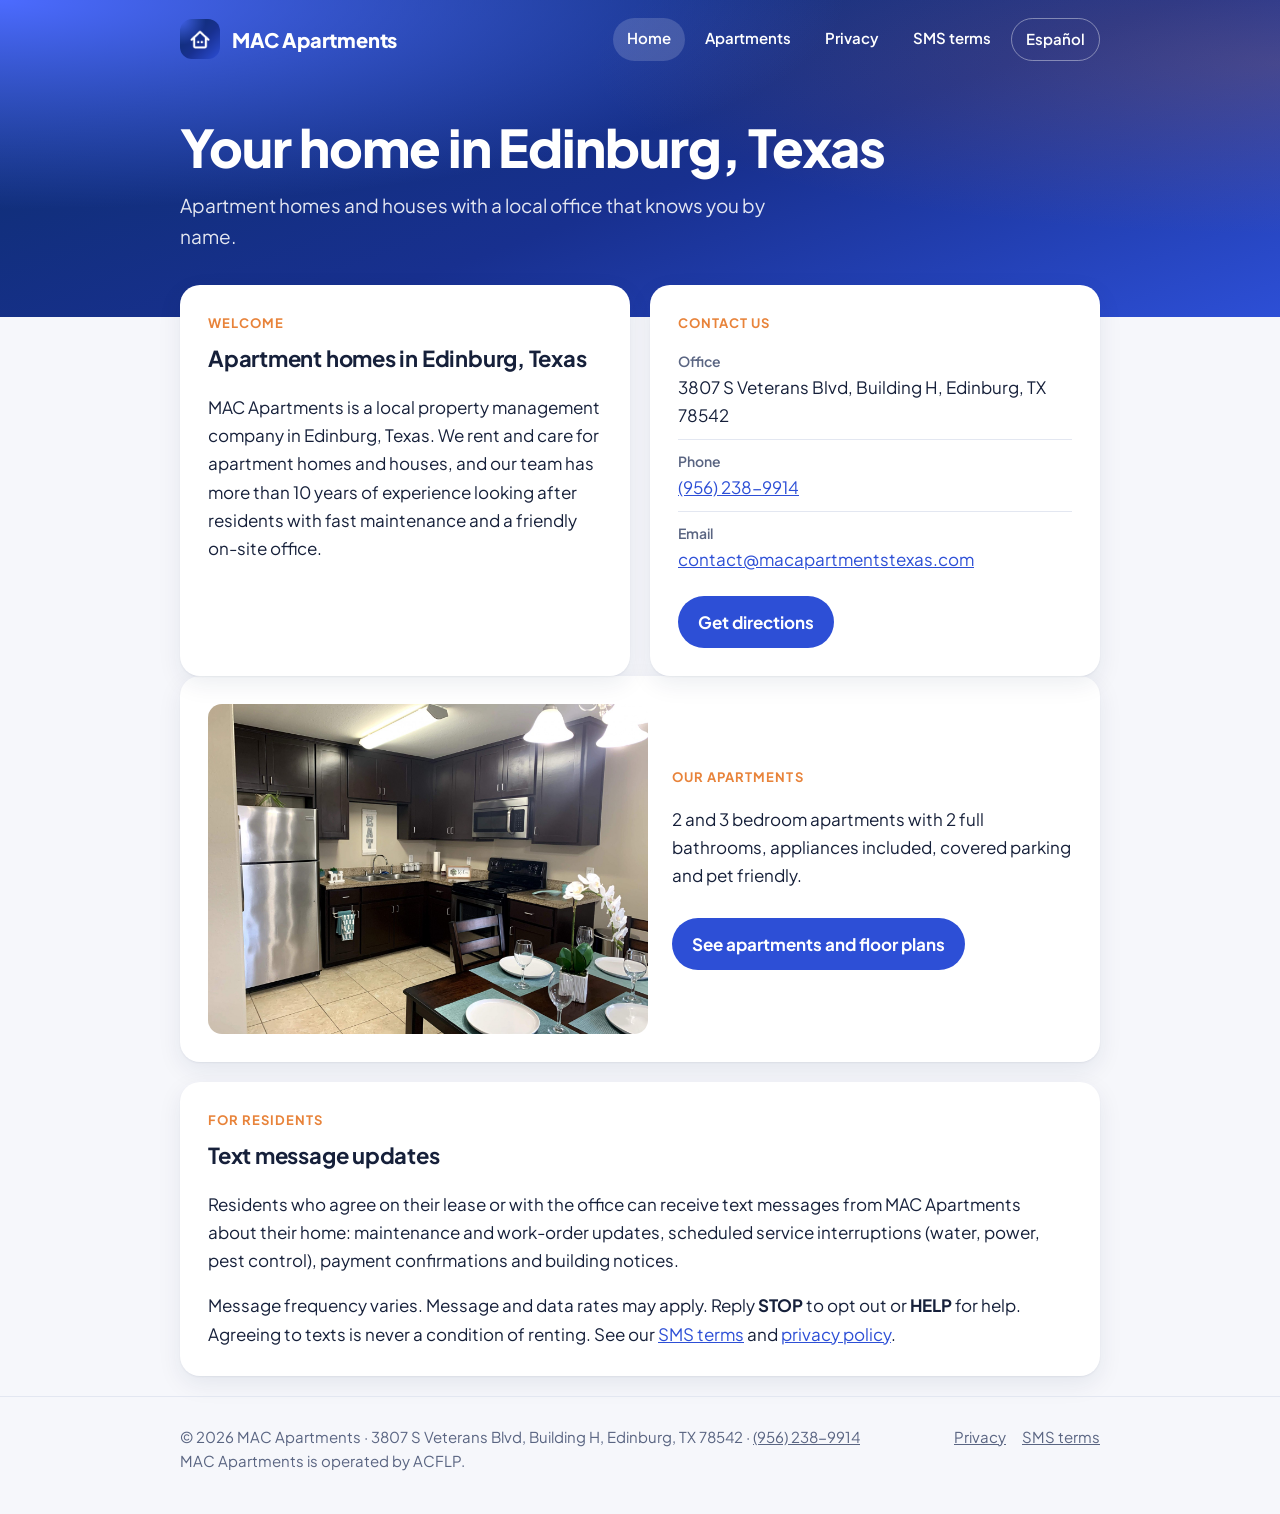
==== index.html @ 83b19792 "Public website: home, apartments, privacy policy and SMS terms (EN/ES) Co-Authored-By: Claude Opus 5" ====
<!doctype html>
<html lang="en">
<head>
<meta charset="utf-8">
<meta name="viewport" content="width=device-width, initial-scale=1">
<title>MAC Apartments · Edinburg, Texas</title>
<meta name="description" content="Apartment homes in Edinburg, Texas. Office, phone and resident information.">
<link rel="icon" href="assets/icon.png">
<link rel="apple-touch-icon" href="assets/apple-touch-icon.png">
<link rel="preconnect" href="https://fonts.googleapis.com">
<link rel="preconnect" href="https://fonts.gstatic.com" crossorigin>
<link href="https://fonts.googleapis.com/css2?family=Plus+Jakarta+Sans:wght@400;600;700;800&display=swap" rel="stylesheet">
<link rel="stylesheet" href="assets/site.css">
<link rel="alternate" hreflang="es" href="es/index.html">
</head>
<body>
<header class="top">
  <div class="wrap">
    <nav class="nav">
      <a class="brand" href="index.html"><img src="assets/icon.png" alt="" width="40" height="40">MAC Apartments</a>
      <div class="links">
        <a href="index.html" aria-current="page">Home</a>
        <a href="apartments.html">Apartments</a>
        <a href="privacy.html">Privacy</a>
        <a href="sms-terms.html">SMS terms</a>
        <a class="lang" href="es/index.html" hreflang="es">Español</a>
      </div>
    </nav>
    <div class="hero">
      <h1>Your home in Edinburg, Texas</h1>
      <p>Apartment homes and houses with a local office that knows you by name.</p>
    </div>
  </div>
</header>
<main class="wrap lift">
  <div class="grid">
    <section class="card">
      <p class="eyebrow">Welcome</p>
      <h2>Apartment homes in Edinburg, Texas</h2>
      <p>MAC Apartments is a local property management company in Edinburg, Texas. We rent and care for apartment homes and houses, and our team has more than 10 years of experience looking after residents with fast maintenance and a friendly on-site office.</p>
    </section>
    <section class="card">
      <p class="eyebrow">Contact us</p>
      <ul class="contact">
      <li><strong>Office</strong>3807 S Veterans Blvd, Building H, Edinburg, TX 78542</li>
      <li><strong>Phone</strong><a href="tel:+19562389914">(956) 238-9914</a></li>
      <li><strong>Email</strong><a href="mailto:contact@macapartmentstexas.com">contact@macapartmentstexas.com</a></li>
    </ul>
    <a class="btn" href="https://www.google.com/maps/search/?api=1&query=3807+S+Veterans+Blvd+Edinburg+TX+78542" target="_blank" rel="noopener">Get directions</a>
    </section>
  </div>
  <section class="card teaser">
    <img src="assets/kitchen.jpg" alt="Kitchen with granite counters and stainless appliances" width="1600" height="1200">
    <div>
      <p class="eyebrow">Our apartments</p>
      <p>2 and 3 bedroom apartments with 2 full bathrooms, appliances included, covered parking and pet friendly.</p>
      <a class="btn" href="apartments.html">See apartments and floor plans</a>
    </div>
  </section>
  <section class="card">
    <p class="eyebrow">For residents</p>
    <h2>Text message updates</h2>
    <p>Residents who agree on their lease or with the office can receive text messages from MAC Apartments about their home: maintenance and work-order updates, scheduled service interruptions (water, power, pest control), payment confirmations and building notices.</p>
    <p>Message frequency varies. Message and data rates may apply. Reply <strong>STOP</strong> to opt out or <strong>HELP</strong> for help. Agreeing to texts is never a condition of renting. See our <a href="sms-terms.html">SMS terms</a> and <a href="privacy.html">privacy policy</a>.</p>
  </section>
</main>
<footer>
  <div class="wrap">
    <span>© 2026 MAC Apartments · 3807 S Veterans Blvd, Building H, Edinburg, TX 78542 · <a href="tel:+19562389914">(956) 238-9914</a><br>MAC Apartments is operated by ACFLP.</span>
    <nav><a href="privacy.html">Privacy</a><a href="sms-terms.html">SMS terms</a></nav>
  </div>
</footer>
</body>
</html>
---- assets/site.css ----
:root {
  --navy: #0b2e6b;
  --blue: #2d4fd6;
  --accent: #e8833a;
  --bg: #f6f7fb;
  --surface: #ffffff;
  --text: #16203a;
  --muted: #5a6582;
  --line: #e3e7f1;
  --radius: 20px;
  --shadow: 0 1px 2px rgba(16, 32, 72, 0.06), 0 8px 24px rgba(16, 32, 72, 0.08);
  --hero: radial-gradient(120% 120% at 0% 0%, #4c6bff 0%, transparent 55%),
    radial-gradient(90% 90% at 100% 20%, #e8833a33 0%, transparent 60%),
    linear-gradient(160deg, #0b2e6b 0%, #18308f 55%, #2d4fd6 100%);
  color-scheme: light dark;
}

@media (prefers-color-scheme: dark) {
  :root {
    --blue: #7b93ff;
    --bg: #0d1220;
    --surface: #161d31;
    --text: #e8ecf7;
    --muted: #a3acc4;
    --line: #26304a;
    --shadow: 0 1px 2px rgba(0, 0, 0, 0.4), 0 8px 24px rgba(0, 0, 0, 0.3);
  }
}

* { box-sizing: border-box; }

html { -webkit-text-size-adjust: 100%; }

body {
  margin: 0;
  background: var(--bg);
  color: var(--text);
  font: 400 17px/1.65 "Plus Jakarta Sans", system-ui, -apple-system, "Segoe UI", Roboto, sans-serif;
}

a { color: var(--blue); }

.wrap { max-width: 960px; margin: 0 auto; padding: 0 20px; }

/* Header */
.top { background: var(--hero); color: #fff; }
.nav { display: flex; align-items: center; justify-content: space-between; gap: 16px; padding: 18px 0; flex-wrap: wrap; }
.brand { display: flex; align-items: center; gap: 12px; color: #fff; text-decoration: none; font-weight: 800; font-size: 20px; letter-spacing: -0.01em; }
.brand img { width: 40px; height: 40px; border-radius: 12px; }
.links { display: flex; gap: 6px; flex-wrap: wrap; }
.links a { color: #fff; text-decoration: none; font-weight: 600; font-size: 15px; padding: 8px 14px; border-radius: 999px; }
.links a:hover, .links a[aria-current="page"] { background: rgba(255, 255, 255, 0.16); }
.links a.lang { border: 1px solid rgba(255, 255, 255, 0.4); }

.hero { padding: 40px 0 64px; }
.hero h1 { font-size: clamp(32px, 6vw, 52px); line-height: 1.1; letter-spacing: -0.02em; margin: 0 0 14px; font-weight: 800; }
.hero p { font-size: 19px; max-width: 620px; margin: 0; color: rgba(255, 255, 255, 0.88); }
.hero.small { padding: 24px 0 48px; }
.hero.small h1 { font-size: clamp(28px, 5vw, 40px); }

/* Content */
main { padding: 0 0 56px; }
.lift { margin-top: -32px; }
.card { background: var(--surface); border-radius: var(--radius); box-shadow: var(--shadow); padding: 28px; margin-bottom: 20px; }
.grid { display: grid; gap: 20px; grid-template-columns: repeat(auto-fit, minmax(260px, 1fr)); }
.grid .card { margin: 0; }

h2 { font-size: 22px; letter-spacing: -0.01em; margin: 0 0 10px; }
h3 { font-size: 18px; margin: 24px 0 6px; }
.card > :last-child { margin-bottom: 0; }
.muted { color: var(--muted); }
.eyebrow { text-transform: uppercase; letter-spacing: 0.08em; font-size: 13px; font-weight: 700; color: var(--accent); margin: 0 0 6px; }

.contact { list-style: none; padding: 0; margin: 0; }
.contact li { padding: 10px 0; border-top: 1px solid var(--line); }
.contact li:first-child { border-top: 0; }
.contact strong { display: block; font-size: 14px; color: var(--muted); font-weight: 600; }

.btn { display: inline-block; background: var(--blue); color: #fff; text-decoration: none; font-weight: 700; padding: 12px 20px; border-radius: 999px; margin-top: 12px; }
@media (prefers-color-scheme: dark) { .btn { color: #0d1220; } }

.legal h2 { margin-top: 28px; }
.legal h2:first-child { margin-top: 0; }
.legal ul { padding-left: 22px; }
.legal li { margin: 4px 0; }
.note { background: color-mix(in srgb, var(--blue) 10%, transparent); border-left: 4px solid var(--blue); border-radius: 12px; padding: 14px 18px; margin: 16px 0; }

footer { border-top: 1px solid var(--line); padding: 28px 0 40px; color: var(--muted); font-size: 15px; }
footer .wrap { display: flex; justify-content: space-between; gap: 16px; flex-wrap: wrap; }
footer a { color: var(--muted); }
footer nav { display: flex; gap: 16px; flex-wrap: wrap; }

@media (max-width: 520px) {
  body { font-size: 16px; }
  .card { padding: 22px; }
  .wrap { padding: 0 16px; }
}

/* Apartments */
.section-title { margin: 32px 0 14px; font-size: 24px; }
.photo { margin: 20px 0 0; }
.photo img, .teaser img { display: block; width: 100%; height: auto; border-radius: 14px; }
.teaser { display: grid; gap: 24px; grid-template-columns: 1fr; align-items: center; }
.teaser img { aspect-ratio: 4 / 3; object-fit: cover; }
@media (min-width: 760px) { .teaser { grid-template-columns: 1.1fr 1fr; } }
.plan h3 { margin-top: 16px; }
.plan p { margin: 0; }
.plan-img { background: #fff; border-radius: 14px; padding: 12px; border: 1px solid var(--line); }
.plan-img img { display: block; width: 100%; height: 260px; object-fit: contain; }
.features { list-style: none; padding: 0; margin: 8px 0 0; display: grid; gap: 10px 20px; grid-template-columns: repeat(auto-fill, minmax(220px, 1fr)); }
.features li { padding-left: 28px; position: relative; }
.features li::before { content: "✓"; position: absolute; left: 0; top: 0; color: var(--blue); font-weight: 800; }
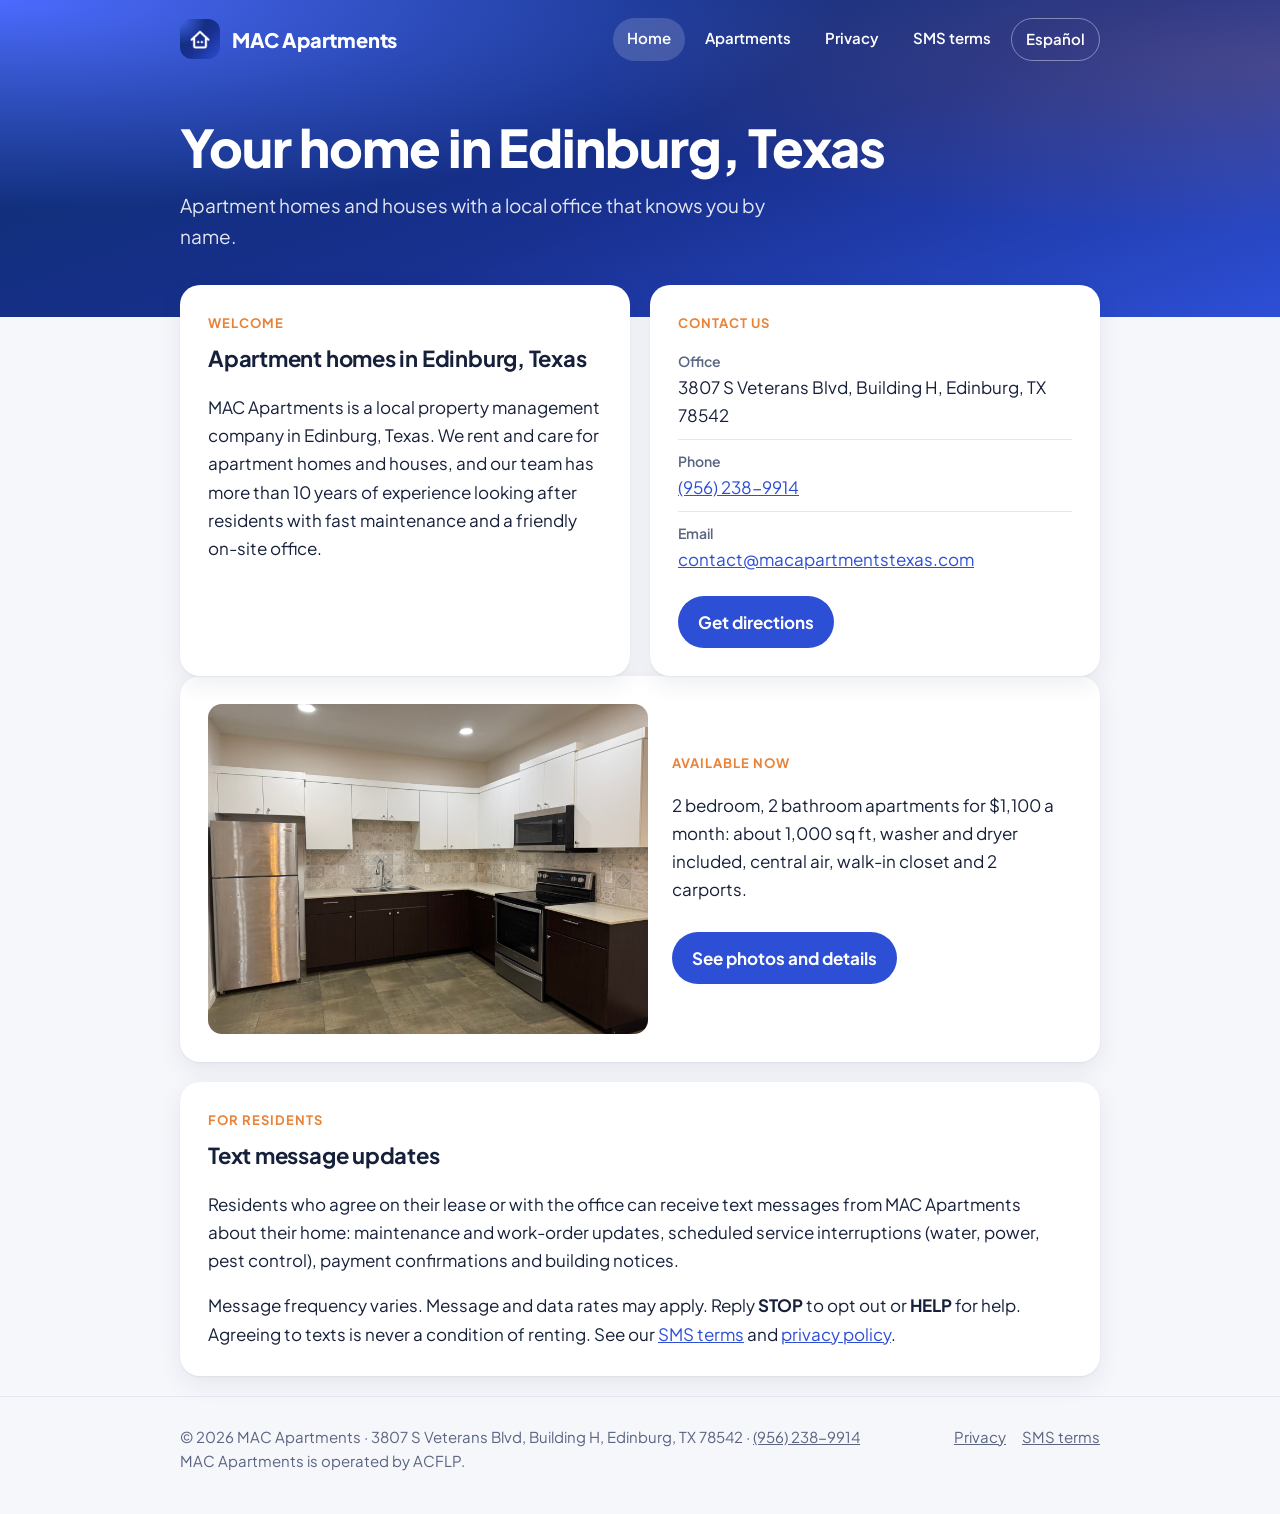
==== commit c4e4f25d: "Apartments: $1,100 2-bed listing, features, utilities and new photos Co-Authored-By: Claude Opus 5.5" ====
--- a/index.html
+++ b/index.html
@@ -50,11 +50,11 @@
     </section>
   </div>
   <section class="card teaser">
-    <img src="assets/kitchen.jpg" alt="Kitchen with granite counters and stainless appliances" width="1600" height="1200">
+    <img src="assets/photos/kitchen.jpg" alt="Kitchen with stainless steel appliances" width="1600" height="1200">
     <div>
-      <p class="eyebrow">Our apartments</p>
-      <p>2 and 3 bedroom apartments with 2 full bathrooms, appliances included, covered parking and pet friendly.</p>
-      <a class="btn" href="apartments.html">See apartments and floor plans</a>
+      <p class="eyebrow">Available now</p>
+      <p>2 bedroom, 2 bathroom apartments for $1,100 a month: about 1,000 sq ft, washer and dryer included, central air, walk-in closet and 2 carports.</p>
+      <a class="btn" href="apartments.html">See photos and details</a>
     </div>
   </section>
   <section class="card">
--- a/assets/site.css
+++ b/assets/site.css
@@ -110,3 +110,20 @@
 .features { list-style: none; padding: 0; margin: 8px 0 0; display: grid; gap: 10px 20px; grid-template-columns: repeat(auto-fill, minmax(220px, 1fr)); }
 .features li { padding-left: 28px; position: relative; }
 .features li::before { content: "✓"; position: absolute; left: 0; top: 0; color: var(--blue); font-weight: 800; }
+
+/* Listing */
+.listing { display: grid; gap: 24px; grid-template-columns: 1fr; align-items: center; }
+@media (min-width: 760px) { .listing { grid-template-columns: 1.2fr 1fr; } }
+.listing .cover { display: block; width: 100%; height: auto; aspect-ratio: 4 / 3; object-fit: cover; border-radius: 14px; }
+.listing h2 { margin-bottom: 2px; }
+.price { font-size: 18px; margin: 10px 0 14px; color: var(--muted); }
+.price strong { font-size: 34px; color: var(--text); letter-spacing: -0.02em; }
+.facts { display: grid; grid-template-columns: repeat(4, 1fr); gap: 8px; margin: 0 0 16px; }
+.fact { background: color-mix(in srgb, var(--blue) 8%, transparent); border-radius: 12px; padding: 10px 6px; text-align: center; }
+.fact strong { display: block; font-size: 20px; }
+.fact span { font-size: 13px; color: var(--muted); }
+.gallery { display: grid; gap: 10px; grid-template-columns: repeat(auto-fill, minmax(160px, 1fr)); margin: 12px 0 24px; }
+.gallery a { display: block; border-radius: 14px; overflow: hidden; box-shadow: var(--shadow); }
+.gallery img { display: block; width: 100%; aspect-ratio: 3 / 4; object-fit: cover; transition: transform 0.25s ease; }
+.gallery a:hover img { transform: scale(1.04); }
+@media (prefers-reduced-motion: reduce) { .gallery img { transition: none; } }
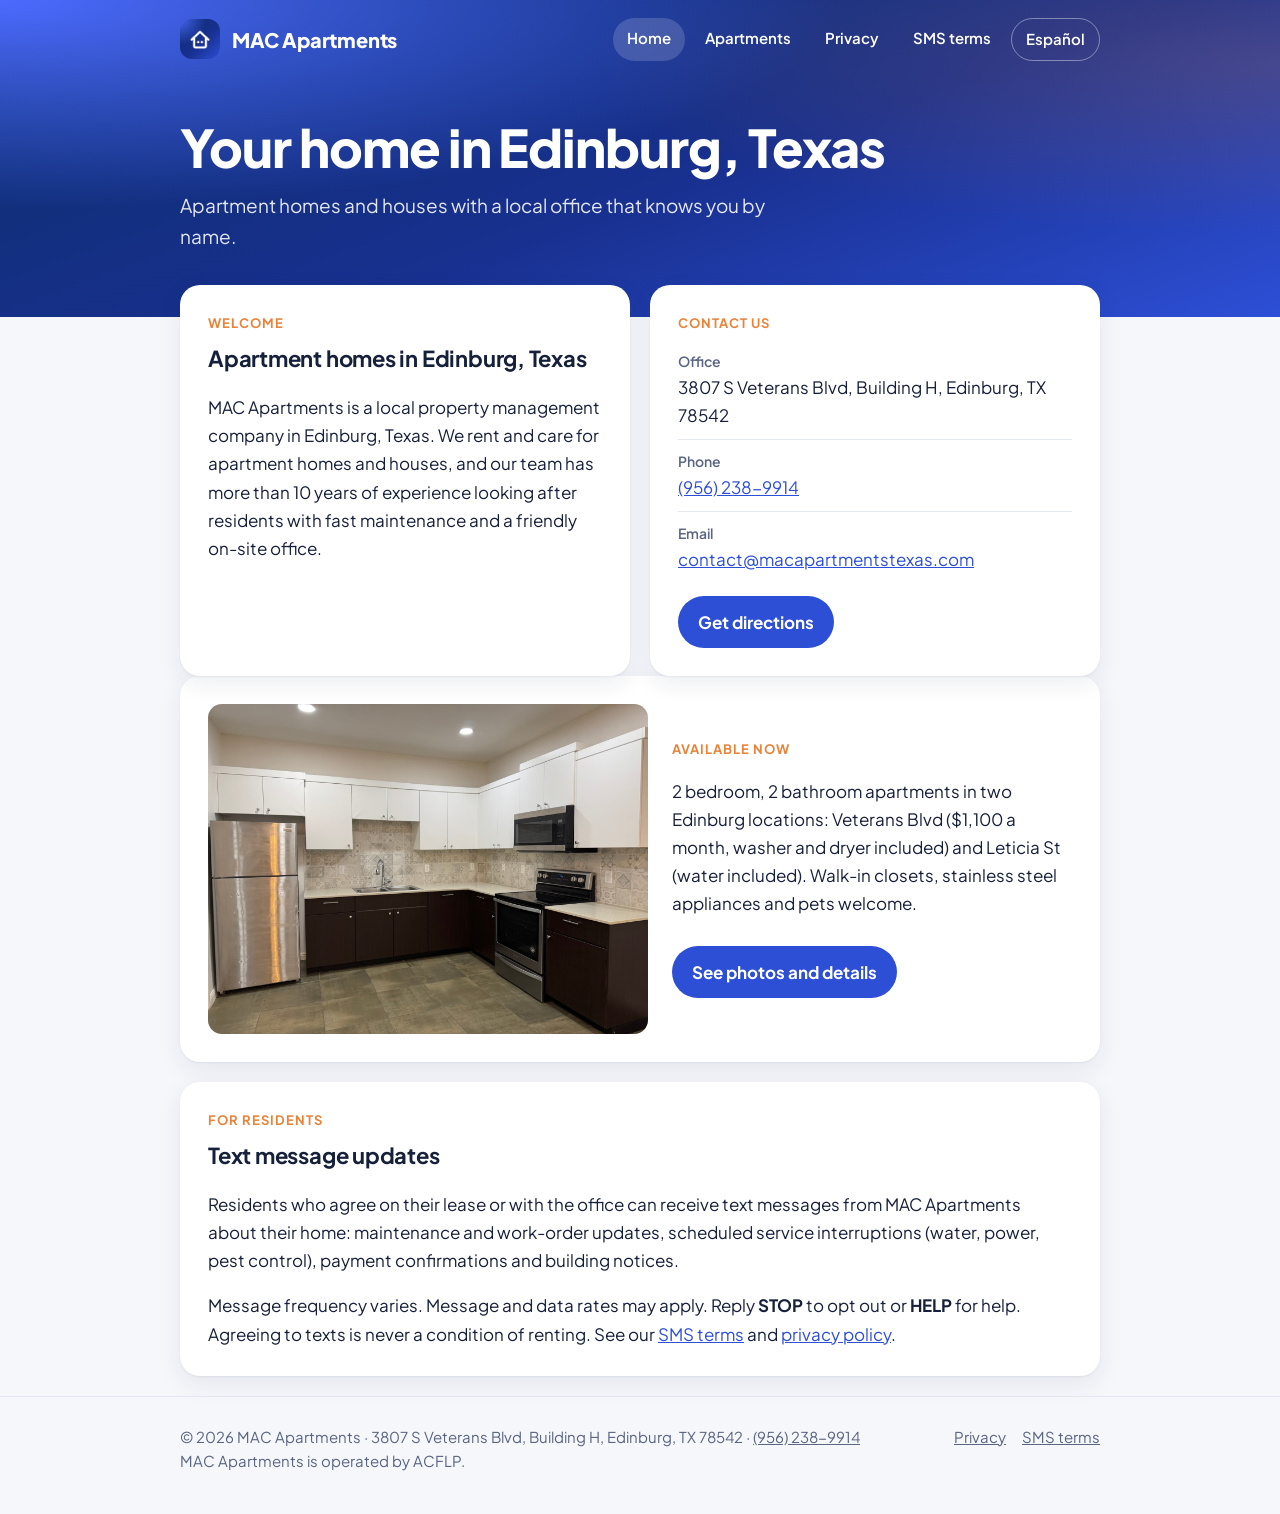
==== commit 9c6d06f7: "Apartments: add the Leticia St listing with photos, water included Co-Authored-By: Claude Opus 5.5 <" ====
--- a/index.html
+++ b/index.html
@@ -53,7 +53,7 @@
     <img src="assets/photos/kitchen.jpg" alt="Kitchen with stainless steel appliances" width="1600" height="1200">
     <div>
       <p class="eyebrow">Available now</p>
-      <p>2 bedroom, 2 bathroom apartments for $1,100 a month: about 1,000 sq ft, washer and dryer included, central air, walk-in closet and 2 carports.</p>
+      <p>2 bedroom, 2 bathroom apartments in two Edinburg locations: Veterans Blvd ($1,100 a month, washer and dryer included) and Leticia St (water included). Walk-in closets, stainless steel appliances and pets welcome.</p>
       <a class="btn" href="apartments.html">See photos and details</a>
     </div>
   </section>
--- a/assets/site.css
+++ b/assets/site.css
@@ -127,3 +127,10 @@
 .gallery img { display: block; width: 100%; aspect-ratio: 3 / 4; object-fit: cover; transition: transform 0.25s ease; }
 .gallery a:hover img { transform: scale(1.04); }
 @media (prefers-reduced-motion: reduce) { .gallery img { transition: none; } }
+
+.jump { display: flex; gap: 8px; flex-wrap: wrap; padding: 12px; }
+.jump a { flex: 1; text-align: center; text-decoration: none; font-weight: 700; padding: 10px 16px; border-radius: 999px; background: color-mix(in srgb, var(--blue) 10%, transparent); }
+.listing { scroll-margin-top: 16px; margin-top: 12px; }
+.price .ask { font-size: 22px; }
+.gallery-note { margin: 4px 0 0; }
+@media (max-width: 420px) { .facts { grid-template-columns: repeat(2, 1fr); } }
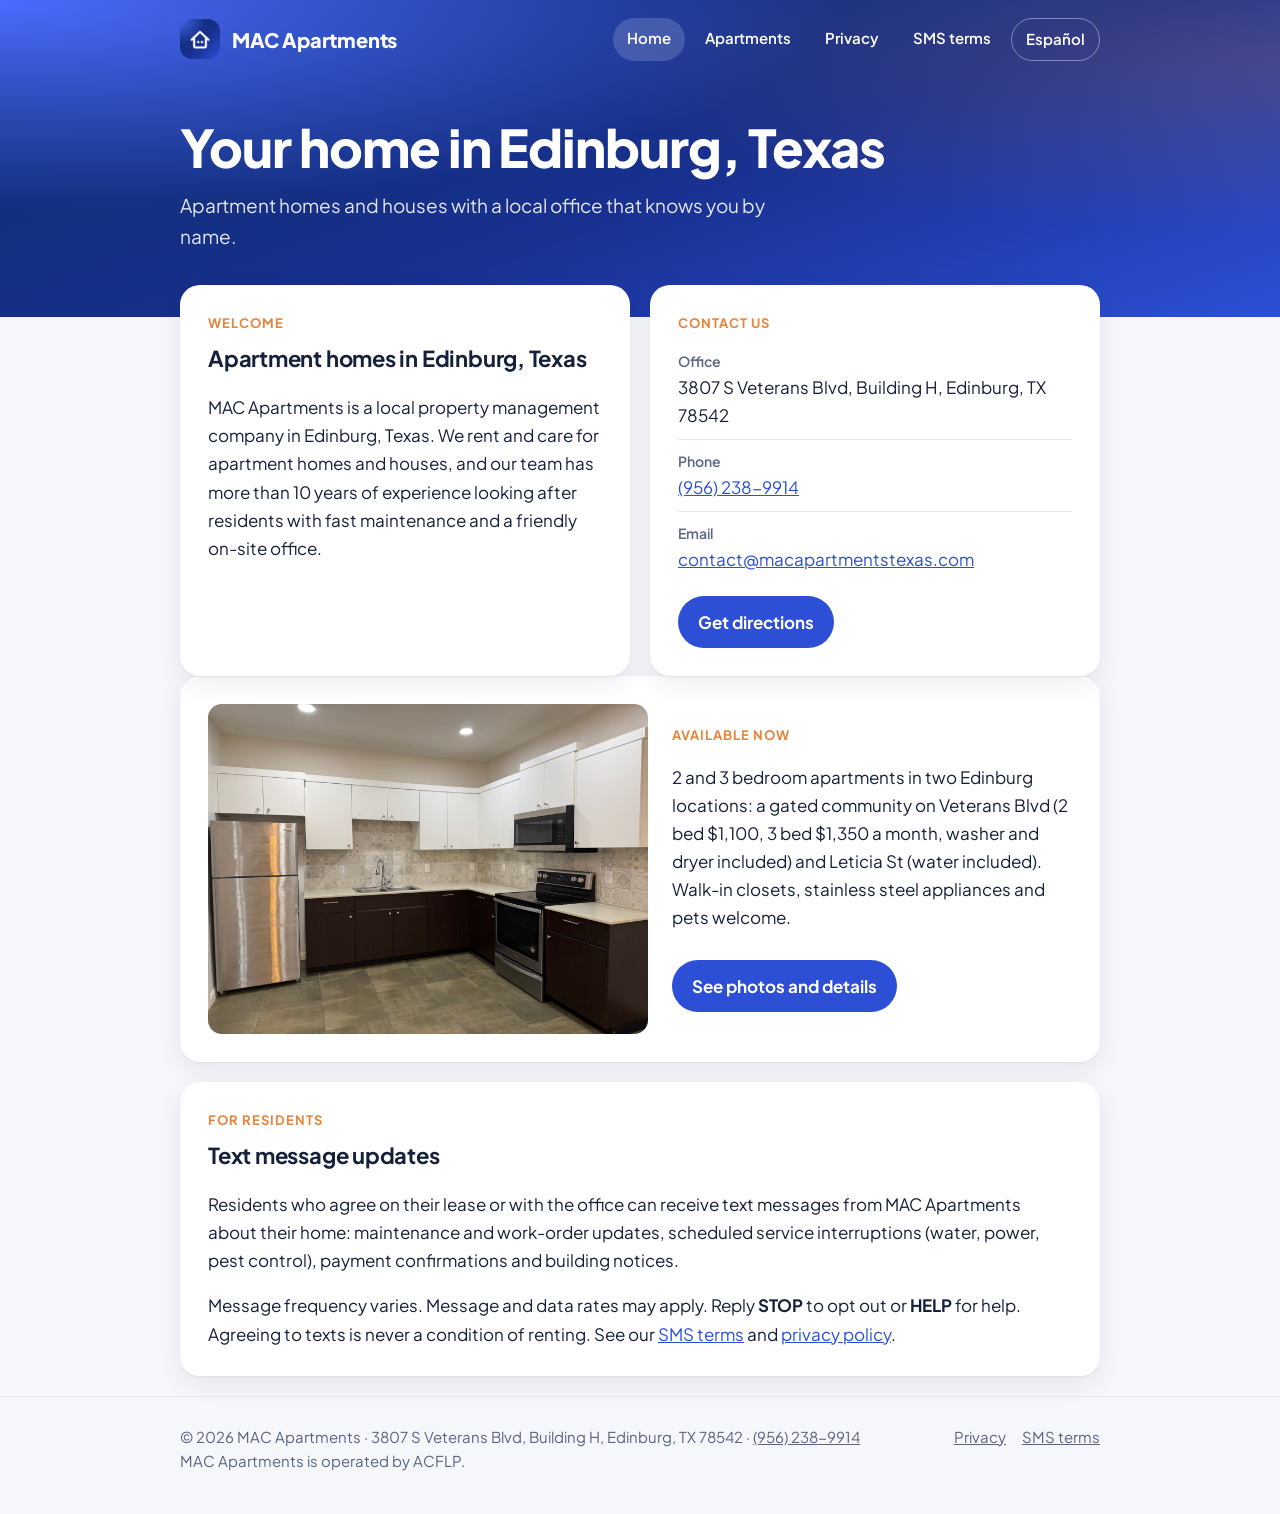
==== commit 58d3c003: "Apartments: 3-bedroom listing at $1,350, gated community with video surveillance Co-Authored-By: Cla" ====
--- a/index.html
+++ b/index.html
@@ -53,7 +53,7 @@
     <img src="assets/photos/kitchen.jpg" alt="Kitchen with stainless steel appliances" width="1600" height="1200">
     <div>
       <p class="eyebrow">Available now</p>
-      <p>2 bedroom, 2 bathroom apartments in two Edinburg locations: Veterans Blvd ($1,100 a month, washer and dryer included) and Leticia St (water included). Walk-in closets, stainless steel appliances and pets welcome.</p>
+      <p>2 and 3 bedroom apartments in two Edinburg locations: a gated community on Veterans Blvd (2 bed $1,100, 3 bed $1,350 a month, washer and dryer included) and Leticia St (water included). Walk-in closets, stainless steel appliances and pets welcome.</p>
       <a class="btn" href="apartments.html">See photos and details</a>
     </div>
   </section>
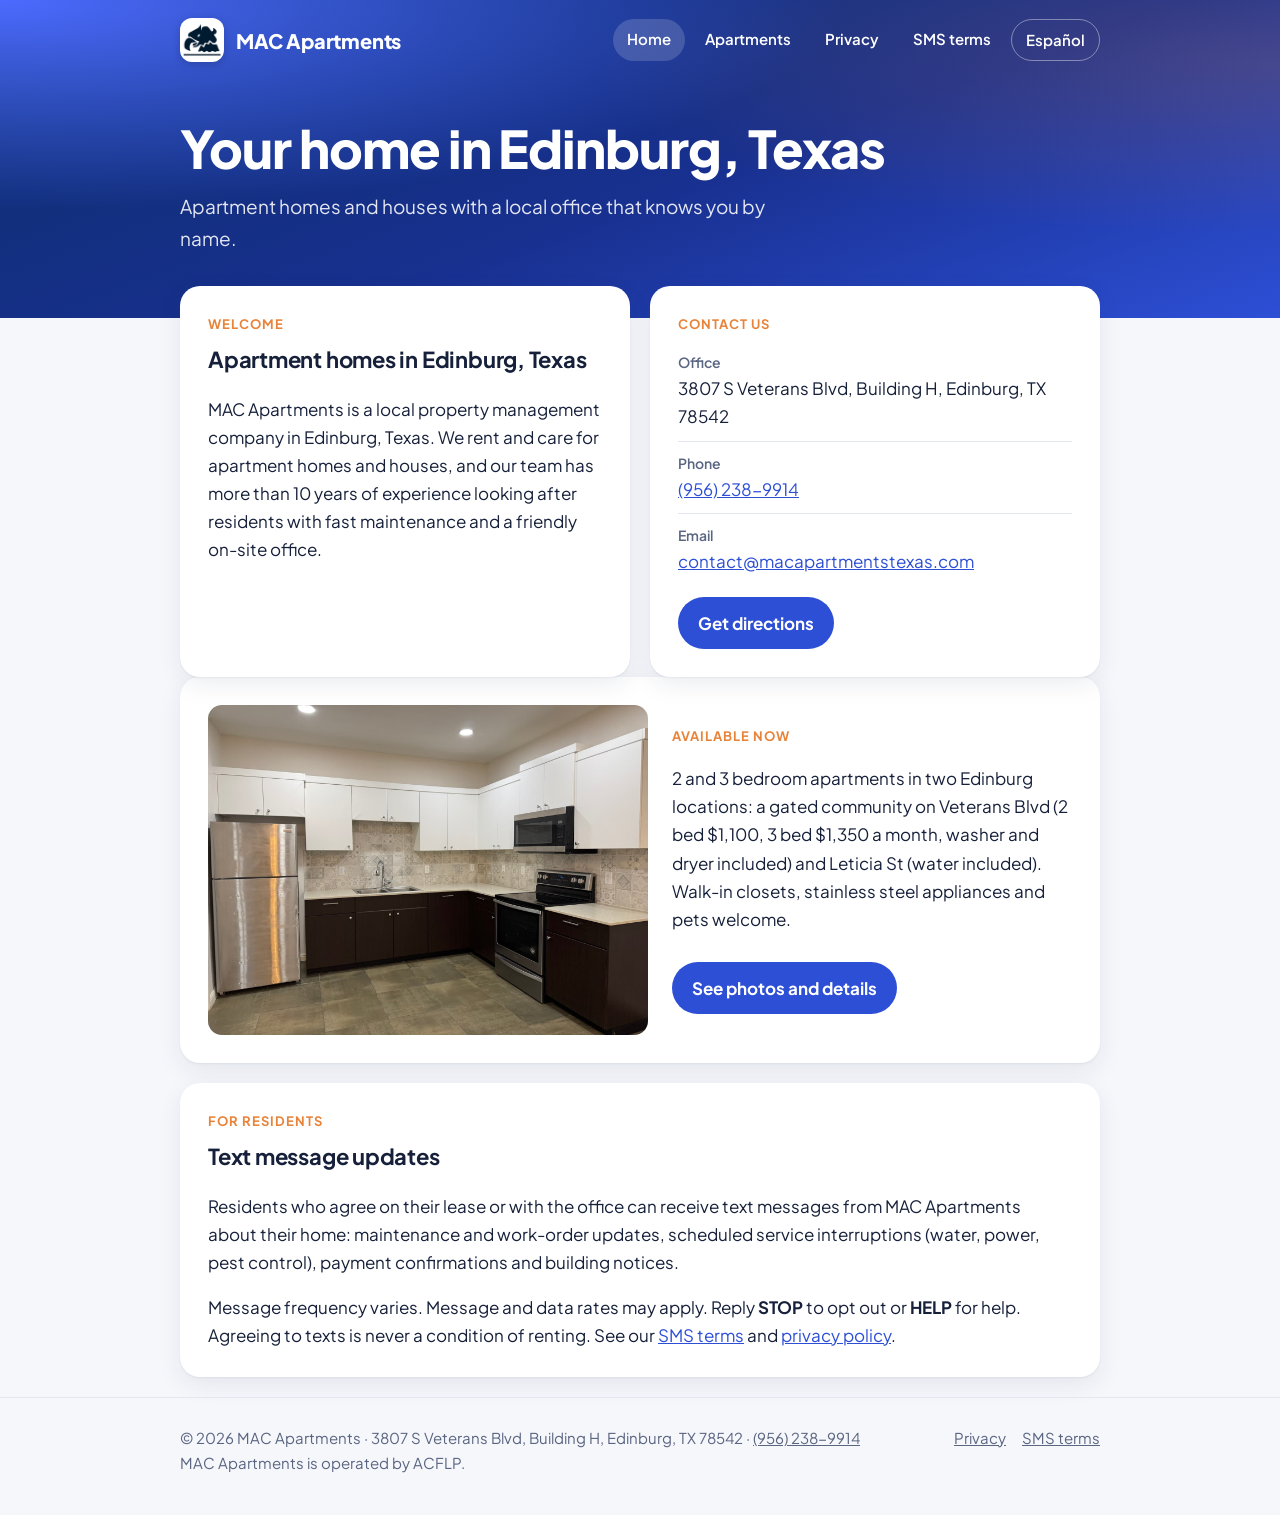
==== commit 1593f181: "Use the MAC Apartments logo in the header and as the favicon Co-Authored-By: Claude Opus 5.5 <norepl" ====
--- a/index.html
+++ b/index.html
@@ -5,7 +5,8 @@
 <meta name="viewport" content="width=device-width, initial-scale=1">
 <title>MAC Apartments · Edinburg, Texas</title>
 <meta name="description" content="Apartment homes in Edinburg, Texas. Office, phone and resident information.">
-<link rel="icon" href="assets/icon.png">
+<link rel="icon" type="image/png" sizes="32x32" href="assets/favicon-32.png">
+<link rel="icon" type="image/png" sizes="192x192" href="assets/icon.png">
 <link rel="apple-touch-icon" href="assets/apple-touch-icon.png">
 <link rel="preconnect" href="https://fonts.googleapis.com">
 <link rel="preconnect" href="https://fonts.gstatic.com" crossorigin>
--- a/assets/site.css
+++ b/assets/site.css
@@ -46,7 +46,7 @@
 .top { background: var(--hero); color: #fff; }
 .nav { display: flex; align-items: center; justify-content: space-between; gap: 16px; padding: 18px 0; flex-wrap: wrap; }
 .brand { display: flex; align-items: center; gap: 12px; color: #fff; text-decoration: none; font-weight: 800; font-size: 20px; letter-spacing: -0.01em; }
-.brand img { width: 40px; height: 40px; border-radius: 12px; }
+.brand img { width: 44px; height: 44px; border-radius: 12px; background: #fff; box-shadow: 0 2px 8px rgba(0, 0, 0, 0.18); }
 .links { display: flex; gap: 6px; flex-wrap: wrap; }
 .links a { color: #fff; text-decoration: none; font-weight: 600; font-size: 15px; padding: 8px 14px; border-radius: 999px; }
 .links a:hover, .links a[aria-current="page"] { background: rgba(255, 255, 255, 0.16); }
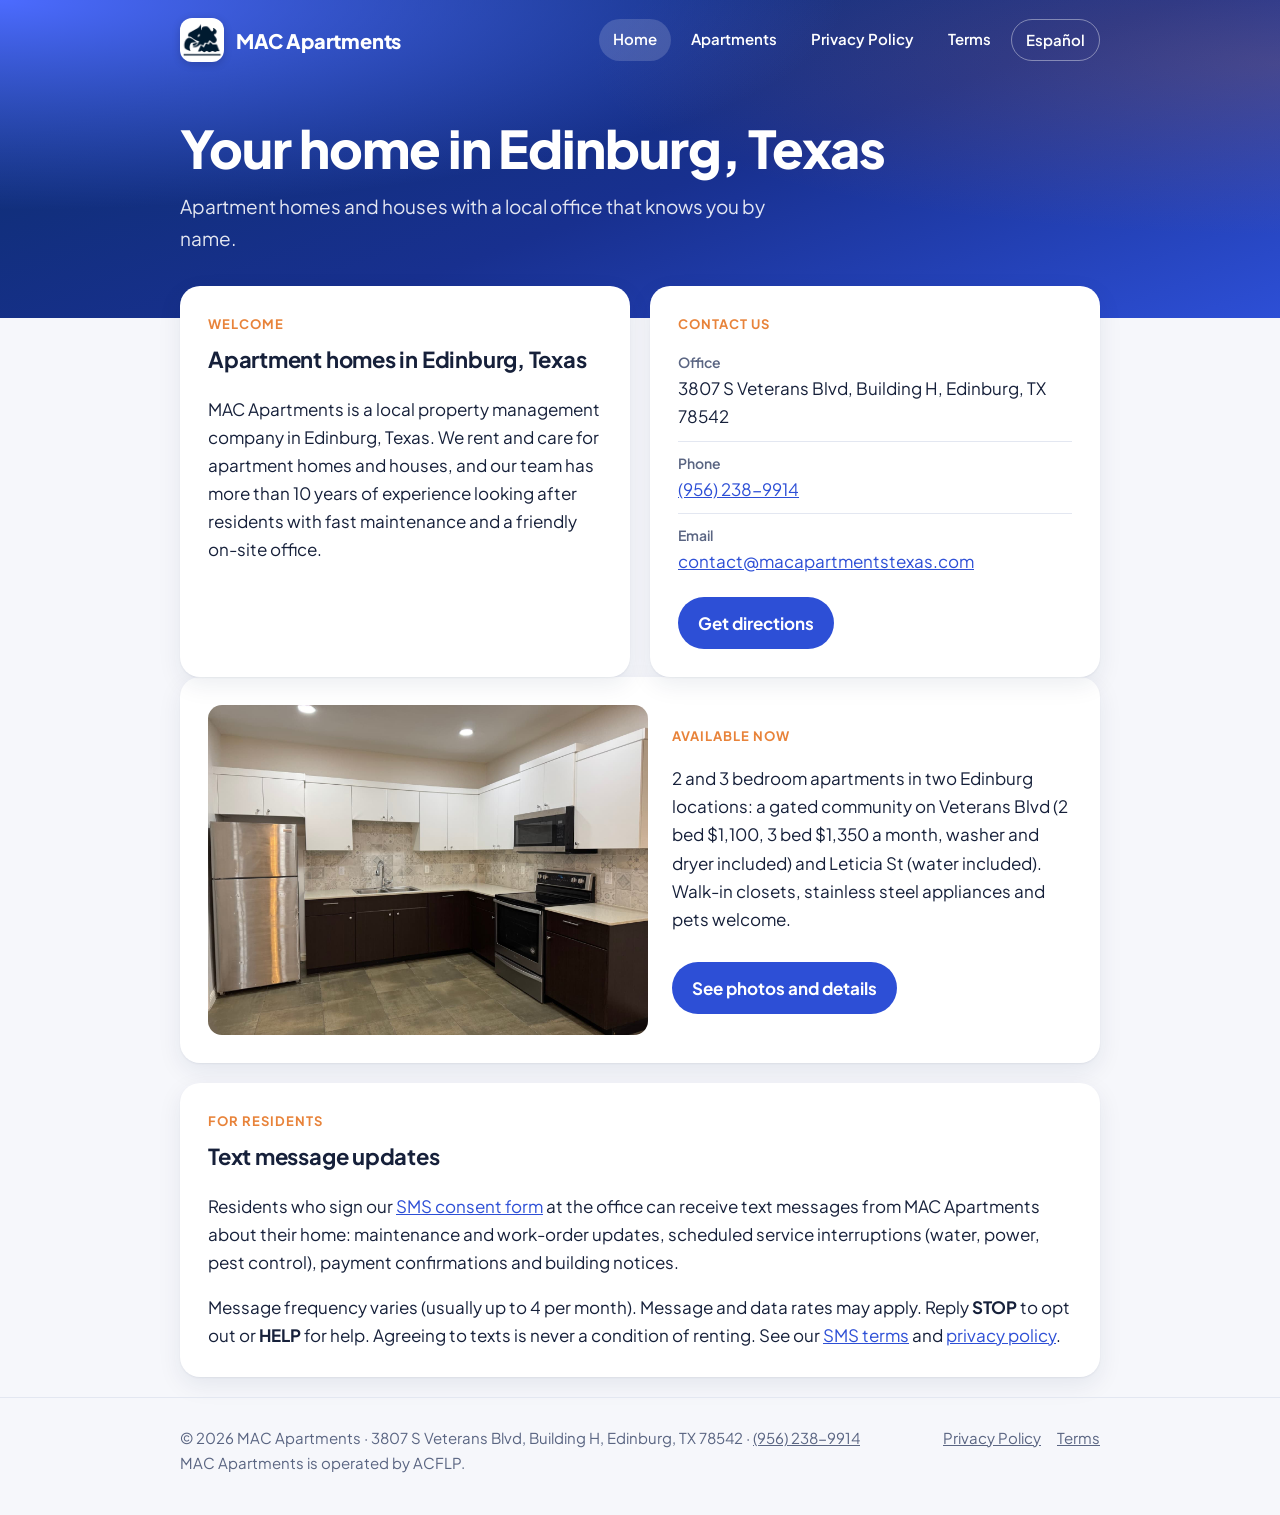
==== commit 339e584c: "Terms & Conditions page with an SMS Terms section; Twilio's privacy sentence Twilio's campaign form " ====
--- a/index.html
+++ b/index.html
@@ -22,8 +22,8 @@
       <div class="links">
         <a href="index.html" aria-current="page">Home</a>
         <a href="apartments.html">Apartments</a>
-        <a href="privacy.html">Privacy</a>
-        <a href="sms-terms.html">SMS terms</a>
+        <a href="privacy.html">Privacy Policy</a>
+        <a href="terms.html">Terms</a>
         <a class="lang" href="es/index.html" hreflang="es">Español</a>
       </div>
     </nav>
@@ -61,14 +61,14 @@
   <section class="card">
     <p class="eyebrow">For residents</p>
     <h2>Text message updates</h2>
-    <p>Residents who agree on their lease or with the office can receive text messages from MAC Apartments about their home: maintenance and work-order updates, scheduled service interruptions (water, power, pest control), payment confirmations and building notices.</p>
-    <p>Message frequency varies. Message and data rates may apply. Reply <strong>STOP</strong> to opt out or <strong>HELP</strong> for help. Agreeing to texts is never a condition of renting. See our <a href="sms-terms.html">SMS terms</a> and <a href="privacy.html">privacy policy</a>.</p>
+    <p>Residents who sign our <a href="sms-consent.html">SMS consent form</a> at the office can receive text messages from MAC Apartments about their home: maintenance and work-order updates, scheduled service interruptions (water, power, pest control), payment confirmations and building notices.</p>
+    <p>Message frequency varies (usually up to 4 per month). Message and data rates may apply. Reply <strong>STOP</strong> to opt out or <strong>HELP</strong> for help. Agreeing to texts is never a condition of renting. See our <a href="terms.html">SMS terms</a> and <a href="privacy.html">privacy policy</a>.</p>
   </section>
 </main>
 <footer>
   <div class="wrap">
     <span>© 2026 MAC Apartments · 3807 S Veterans Blvd, Building H, Edinburg, TX 78542 · <a href="tel:+19562389914">(956) 238-9914</a><br>MAC Apartments is operated by ACFLP.</span>
-    <nav><a href="privacy.html">Privacy</a><a href="sms-terms.html">SMS terms</a></nav>
+    <nav><a href="privacy.html">Privacy Policy</a><a href="terms.html">Terms</a></nav>
   </div>
 </footer>
 </body>
--- a/assets/site.css
+++ b/assets/site.css
@@ -134,3 +134,26 @@
 .price .ask { font-size: 22px; }
 .gallery-note { margin: 4px 0 0; }
 @media (max-width: 420px) { .facts { grid-template-columns: repeat(2, 1fr); } }
+
+/* SMS consent form (printable) */
+.consent-head { display: flex; align-items: center; gap: 14px; margin-bottom: 18px; }
+.consent-head img { border-radius: 12px; border: 1px solid var(--line); }
+.consent .btn { border: 0; font: inherit; font-weight: 700; cursor: pointer; margin: 4px 0 20px; }
+.fields { display: flex; flex-wrap: wrap; gap: 18px 24px; margin: 18px 0; }
+.line { flex: 1 1 100%; border-bottom: 1.5px solid var(--text); }
+.line.half { flex: 1 1 260px; }
+.line span { display: block; font-size: 13px; color: var(--muted); padding-bottom: 30px; }
+.choice { flex: 1 1 100%; margin: 0; font-size: 15px; }
+.fields + .fields, .agree { margin-top: 36px; }
+.terms p { margin: 10px 0; }
+.agree { display: flex; gap: 10px; font-weight: 600; padding: 14px 16px; border: 1.5px solid var(--line); border-radius: 12px; }
+.agree .box { font-size: 24px; line-height: 1; }
+.small { font-size: 14px; }
+.office { margin-top: 40px; padding: 16px; border: 1px dashed var(--line); border-radius: 12px; }
+@media print {
+  .top, footer, .no-print { display: none !important; }
+  body { background: #fff; color: #000; font-size: 13pt; }
+  main.lift { margin-top: 0; padding: 0; }
+  .card { box-shadow: none; padding: 0; }
+  .line { border-color: #000; }
+}
